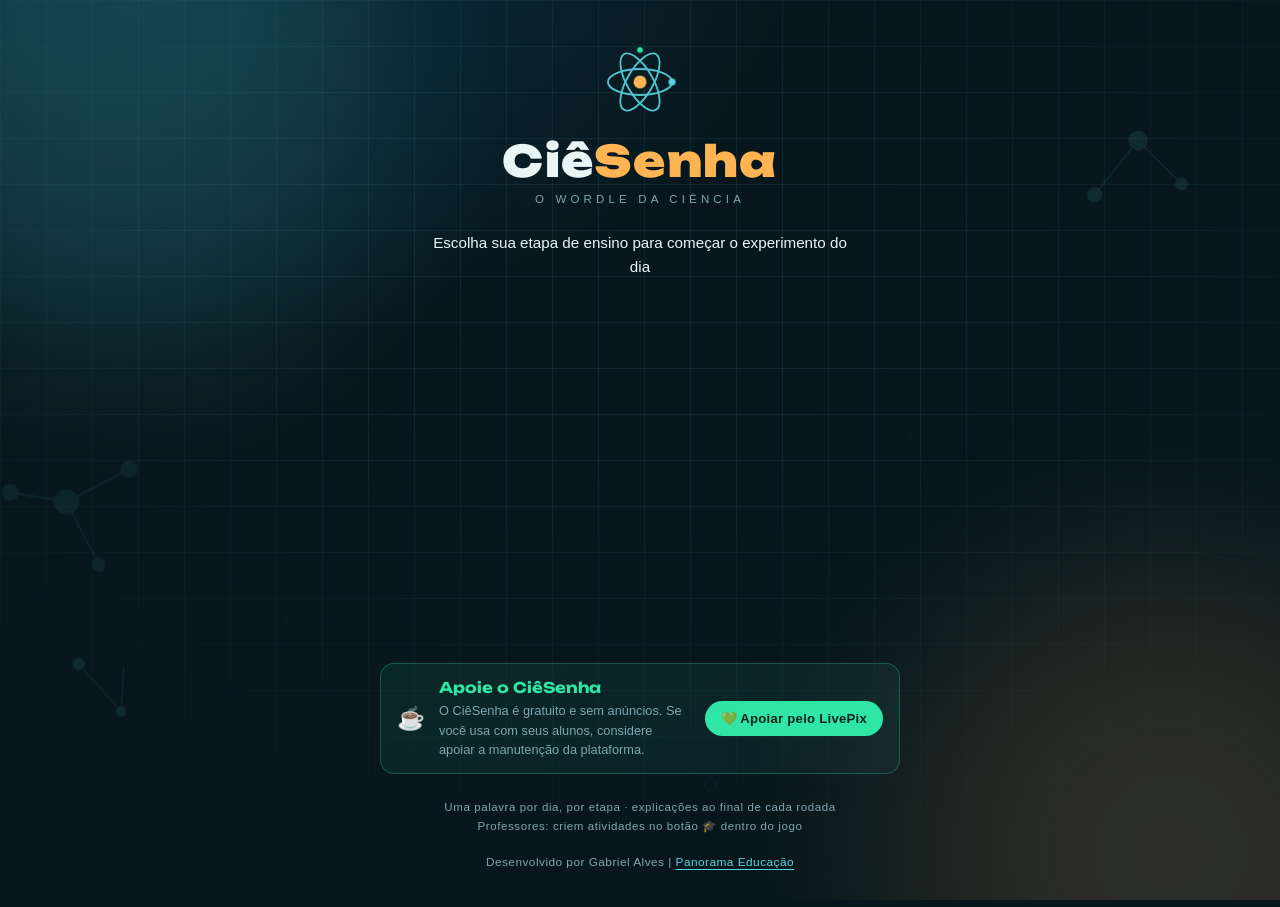
==== game.html @ ec3f368d "inicial" ====
<!DOCTYPE html>
<html lang="pt-BR">
<head>
<meta charset="UTF-8">
<meta name="viewport" content="width=device-width, initial-scale=1">
<meta name="theme-color" content="#07171d">
<meta name="description" content="CiêSenha — o wordle da ciência. Decifre a palavra do dia e aprenda a explicação do conceito.">
<title>CiêSenha · o wordle da ciência</title>
<link rel="icon" type="image/svg+xml" href="favicon.svg">
<link rel="preconnect" href="https://fonts.googleapis.com">
<link rel="preconnect" href="https://fonts.gstatic.com" crossorigin>
<link href="https://fonts.googleapis.com/css2?family=IBM+Plex+Sans:wght@400;500;600;700&family=Unbounded:wght@500;700;900&display=swap" rel="stylesheet">
<link rel="stylesheet" href="style.css">
</head>
<body>

<div class="ambient" aria-hidden="true">
  <div class="glow g1"></div><div class="glow g2"></div>
  <svg class="mol m1" viewBox="0 0 120 120"><line x1="20" y1="80" x2="60" y2="30"/><line x1="60" y1="30" x2="100" y2="70"/><circle cx="20" cy="80" r="7"/><circle cx="60" cy="30" r="9"/><circle cx="100" cy="70" r="6"/></svg>
  <svg class="mol m2" viewBox="0 0 120 120"><line x1="30" y1="30" x2="90" y2="90"/><line x1="90" y1="90" x2="90" y2="30"/><circle cx="30" cy="30" r="8"/><circle cx="90" cy="90" r="7"/></svg>
  <svg class="mol m3" viewBox="0 0 120 120"><line x1="20" y1="60" x2="60" y2="60"/><line x1="60" y1="60" x2="100" y2="30"/><line x1="60" y1="60" x2="90" y2="100"/><circle cx="20" cy="60" r="6"/><circle cx="60" cy="60" r="9"/><circle cx="100" cy="30" r="6"/><circle cx="90" cy="100" r="5"/></svg>
  <span class="bub" style="left:8%;width:10px;height:10px;animation-duration:19s"></span>
  <span class="bub" style="left:22%;width:6px;height:6px;animation-duration:26s;animation-delay:-9s"></span>
  <span class="bub" style="left:55%;width:13px;height:13px;animation-duration:23s;animation-delay:-4s"></span>
  <span class="bub" style="left:71%;width:7px;height:7px;animation-duration:30s;animation-delay:-16s"></span>
  <span class="bub" style="left:88%;width:11px;height:11px;animation-duration:21s;animation-delay:-12s"></span>
</div>

<div id="toast" role="status" aria-live="polite"></div>

<!-- ============ JOGO ============ -->
<div class="wrap">
<header>
  <a href="index.html" class="logo" title="Voltar à tela inicial">
    <svg viewBox="0 0 64 64" aria-hidden="true">
      <g stroke="#58d5e0" stroke-width="1.6" fill="none" opacity=".9">
        <ellipse cx="32" cy="32" rx="27" ry="11"/>
        <ellipse cx="32" cy="32" rx="27" ry="11" transform="rotate(60 32 32)"/>
        <ellipse cx="32" cy="32" rx="27" ry="11" transform="rotate(-60 32 32)"/>
      </g>
      <circle class="nuc" cx="32" cy="32" r="5.5" fill="#ffb454"/>
      <g class="orb"><circle cx="59" cy="32" r="3" fill="#58d5e0"/></g>
      <g class="orb orb2"><circle cx="32" cy="5" r="2.4" fill="#2fe6a6"/></g>
    </svg>
    <span>
      <h1>Ciê<em>Senha</em></h1>
      <p>o wordle da ciência</p>
    </span>
  </a>
  <div class="hbtns">
    <button class="iconbtn" id="bProf" aria-label="Modo Professor" title="Modo Professor">
      <svg viewBox="0 0 24 24" fill="currentColor" stroke="none"><path d="M12 3.5 1.8 8.6l10.2 5.1 8.2-4.1v4.6h1.6V8.6L12 3.5z"/><path d="M5.4 12.4v3.2c0 1.9 3 3.4 6.6 3.4s6.6-1.5 6.6-3.4v-3.2l-6.6 3.3-6.6-3.3z"/></svg>
    </button>
    <button class="iconbtn" id="bStats" aria-label="Estatísticas">
      <svg viewBox="0 0 24 24"><rect x="4" y="12" width="4" height="9" rx="1"/><rect x="10" y="6" width="4" height="15" rx="1"/><rect x="16" y="9" width="4" height="12" rx="1"/></svg>
    </button>
    <button class="iconbtn" id="bHelp" aria-label="Como jogar">?</button>
  </div>
</header>

<div class="stages" id="stages" aria-label="Etapa de ensino"></div>
<div class="subbar" id="subbar"></div>

<main>
  <div id="board" role="grid" aria-label="Tabuleiro do jogo"></div>
  <div id="kb"></div>
</main>

<!-- ===== Box de doação (jogo) ===== -->
<div class="donate-card donate-card--compact" id="donateCompact">
  <span class="donate-icon">☕</span>
  <span class="donate-desc">Gostou? Apoie o CiêSenha</span>
  <a href="https://livepix.gg/panoramaedu" target="_blank" rel="noopener" class="donate-btn donate-btn--sm">Apoiar</a>
</div>

<footer>
  Feito com <b>ciência</b> · uma palavra por dia, por etapa ·
  <button class="linkbtn" id="fProf">modo professor 🎓</button>
  <div class="credits">
    Desenvolvido por Gabriel Alves |
    <a href="https://panoramaedu.onrender.com/" target="_blank" rel="noopener">Panorama Educação</a>
  </div>
</footer>
</div>

<!-- ficha do conceito -->
<div class="overlay" id="mResult" role="dialog" aria-modal="true" aria-labelledby="rTitle">
  <div class="modal">
    <button class="mclose" data-close>✕</button>
    <h2 id="rTitle">Experimento concluído!</h2>
    <p id="rMeta"></p>
    <div class="spec">
      <div class="chips"><span class="chip accent" id="rChip"></span></div>
      <h3 id="rWord"></h3>
      <p class="desc" id="rDesc"></p>
      <div class="fact"><b>💡 Você sabia?</b><span id="rFact"></span></div>
    </div>
    <div class="btnrow">
      <button class="btn primary" id="bShare">📋 Compartilhar</button>
      <button class="btn ghost" id="bNext">🎲 Nova palavra</button>
    </div>
  </div>
</div>

<!-- boas-vindas da atividade (não pode fechar sem começar) -->
<div class="overlay locked" id="mName" role="dialog" aria-modal="true" aria-labelledby="nmTitle">
  <div class="modal">
    <h2>📚 <span id="nmTitle"></span></h2>
    <p id="nmProf"></p>
    <p>Você jogará as palavras <b>em sequência</b>. Ao final, poderá enviar seu relatório ao professor ou à professora.</p>
    <input class="finput" id="nmNome" placeholder="Seu nome (opcional)" maxlength="40">
    <div class="btnrow"><button class="btn primary" id="nmGo">Começar ▶</button></div>
    <p style="text-align:center;margin-top:12px;margin-bottom:0"><button class="linkbtn" id="nmExit">sair da atividade</button></p>
  </div>
</div>

<!-- relatório da atividade -->
<div class="overlay" id="mReport" role="dialog" aria-modal="true" aria-labelledby="rpTitle">
  <div class="modal">
    <button class="mclose" data-close>✕</button>
    <h2 id="rpTitle">Relatório <span>da atividade</span></h2>
    <p>Envie para seu professor ou professora:</p>
    <pre id="repText"></pre>
    <div class="btnrow">
      <button class="btn primary" id="repWa">📲 Enviar por WhatsApp</button>
      <button class="btn ghost" id="repCopy">📋 Copiar</button>
    </div>
  </div>
</div>

<!-- modo professor -->
<div class="overlay" id="mProf" role="dialog" aria-modal="true" aria-labelledby="pfTitle">
  <div class="modal" style="max-width:560px">
    <button class="mclose" data-close>✕</button>
    <h2 id="pfTitle">Modo <span>Professor</span></h2>
    <p>Crie uma atividade com suas próprias palavras. Os alunos recebem um link, jogam em sequência e devolvem o relatório — <b>sem cadastro e sem armazenar dados de alunos</b>.</p>
    <input class="finput" id="pfTitulo" placeholder="Título da atividade * (ex.: Células — 8º ano B)" maxlength="60">
    <input class="finput" id="pfProf" placeholder="Seu nome (aparece para os alunos)" maxlength="40">
    <div id="pfList"></div>
    <div class="btnrow">
      <button class="btn ghost" id="pfAdd">+ Adicionar palavra</button>
      <button class="btn primary" id="pfGen">Gerar link 🔗</button>
    </div>
    <div id="pfOut" hidden>
      <p style="font-size:.8rem;color:var(--correct);margin-bottom:8px">✅ Link gerado! Envie para seus alunos:</p>
      <textarea id="pfLink" readonly rows="3"></textarea>
      <div class="btnrow">
        <button class="btn primary" id="pfCopy">📋 Copiar link</button>
        <button class="btn ghost" id="pfWa">📲 WhatsApp</button>
      </div>
    </div>
    <div class="pf-sub">Minhas atividades salvas</div>
    <div id="pfSavedList"></div>
  </div>
</div>

<!-- estatísticas -->
<div class="overlay" id="mStats" role="dialog" aria-modal="true" aria-labelledby="sTitle">
  <div class="modal">
    <button class="mclose" data-close>✕</button>
    <h2 id="sTitle">Suas <span>estatísticas</span></h2>
    <p style="font-size:.78rem">Valem para o desafio diário de todas as etapas — atividades de turma não contam. A sequência cresce com pelo menos uma vitória por dia.</p>
    <div class="statsgrid">
      <div class="stat"><b id="stP">0</b><span>Jogadas</span></div>
      <div class="stat"><b id="stW">0</b><span>% vitórias</span></div>
      <div class="stat"><b id="stS">0</b><span>Sequência</span></div>
      <div class="stat"><b id="stB">0</b><span>Melhor</span></div>
    </div>
    <p style="font-size:.72rem;letter-spacing:.2em;text-transform:uppercase;margin-bottom:10px">Distribuição de tentativas</p>
    <div class="dist" id="dist"></div>
  </div>
</div>

<!-- ajuda -->
<div class="overlay" id="mHelp" role="dialog" aria-modal="true" aria-labelledby="hTitle">
  <div class="modal">
    <button class="mclose" data-close>✕</button>
    <h2 id="hTitle">Como <span>jogar</span></h2>
    <p>Escolha sua <b>etapa de ensino</b> no topo — <b>Fund 1</b>, <b>Fund 2</b> ou <b>Médio</b>. Cada etapa tem sua própria palavra do dia, com conceitos na medida da série.</p>
    <p>Decifre o <b>conceito científico</b> em poucas tentativas. A cada palpite, as letras mudam de cor:</p>
    <div class="mtiles">
      <span class="mtile correct">a</span><span class="mtile">t</span><span class="mtile">o</span><span class="mtile">m</span><span class="mtile">o</span>
    </div>
    <p style="font-size:.8rem"><b style="color:var(--correct)">Verde</b> = letra certa no lugar certo.</p>
    <div class="mtiles">
      <span class="mtile">f</span><span class="mtile present">o</span><span class="mtile">t</span><span class="mtile">a</span><span class="mtile">o</span>
    </div>
    <p style="font-size:.8rem"><b style="color:var(--present)">Âmbar</b> = a letra existe, mas em outra posição.</p>
    <div class="mtiles">
      <span class="mtile">g</span><span class="mtile">e</span><span class="mtile absent">n</span><span class="mtile">e</span>
    </div>
    <p style="font-size:.8rem"><b style="color:#7fa6b0">Cinza</b> = a letra não está na palavra.</p>
    <div class="note">🔬 <b>Acentos não importam:</b> digite ATOMO e acertará ÁTOMO. O tamanho da palavra muda conforme o conceito — e a explicação aparece ao final, acertando ou não.</div>
    <div class="note">🎓 <b>Professores:</b> criem atividades com as próprias palavras no Modo Professor (botão no topo) e recebam os relatórios dos alunos.</div>
    <div class="btnrow"><button class="btn primary" data-close>Entendi, vamos lá!</button></div>
  </div>
</div>

<script src="app.js"></script>
</body>
</html>
---- style.css ----
:root{
  --bg:#07171d; --panel:#0c2733; --panel2:#0e2a35; --line:rgba(94,209,220,.16);
  --text:#eaf6f5; --muted:#7fa6b0; --accent:#58d5e0; --accent2:#ffb454;
  --correct:#2fe6a6; --present:#ffc24b; --absent:#1d3946;
  --ts:56px; --gap:6px; --cols:5;
  --disp:'Unbounded',sans-serif; --body:'IBM Plex Sans',sans-serif;
}
*{margin:0;padding:0;box-sizing:border-box}
html{scroll-behavior:smooth}
body{font-family:var(--body);background:var(--bg);color:var(--text);min-height:100vh;overflow-x:hidden}
button{font-family:inherit;cursor:pointer}
:focus-visible{outline:2px solid var(--accent);outline-offset:2px;border-radius:6px}

/* ====== ambiente de laboratório ====== */
.ambient{position:fixed;inset:0;z-index:-1;overflow:hidden;
  background:radial-gradient(1100px 700px at 12% -8%, #0d3140 0%, transparent 60%),
             radial-gradient(900px 600px at 105% 110%, #25310f00 0%, transparent 60%), var(--bg);}
.ambient::before{content:'';position:absolute;inset:0;opacity:.55;
  background-image:linear-gradient(var(--line) 1px, transparent 1px),linear-gradient(90deg, var(--line) 1px, transparent 1px);
  background-size:46px 46px;
  -webkit-mask-image:radial-gradient(ellipse 90% 80% at 50% 30%, #000 20%, transparent 90%);
          mask-image:radial-gradient(ellipse 90% 80% at 50% 30%, #000 20%, transparent 90%);}
.glow{position:absolute;border-radius:50%;filter:blur(90px);opacity:.15;animation:pulse 9s ease-in-out infinite}
.g1{width:520px;height:520px;background:var(--accent);top:-160px;left:-140px}
.g2{width:460px;height:460px;background:var(--accent2);bottom:-180px;right:-120px;animation-delay:-4.5s}
@keyframes pulse{0%,100%{transform:scale(1)}50%{transform:scale(1.18)}}
.mol{position:absolute;stroke:var(--accent);fill:none;stroke-width:1.4;opacity:.10;animation:drift 40s ease-in-out infinite alternate}
.mol circle{fill:var(--accent);stroke:none}
.m1{top:12%;right:6%;width:130px}
.m2{bottom:18%;left:4%;width:90px;animation-duration:52s;animation-delay:-12s}
.m3{top:48%;left:-30px;width:170px;animation-duration:64s;animation-delay:-25s;opacity:.07}
@keyframes drift{from{transform:translate(0,0) rotate(0deg)}to{transform:translate(36px,-48px) rotate(30deg)}}
.bub{position:absolute;bottom:-60px;border:1px solid rgba(88,213,224,.35);border-radius:50%;opacity:0;animation:rise linear infinite}
@keyframes rise{0%{transform:translateY(0);opacity:0}8%{opacity:.22}90%{opacity:.12}100%{transform:translateY(-108vh);opacity:0}}

/* ====== tela inicial ====== */
#welcomeScreen{position:relative;display:none;min-height:100vh;padding:44px 16px;align-items:center;justify-content:center}
#welcomeScreen.on{display:flex}
.w-inner{width:100%;max-width:520px;display:flex;flex-direction:column;align-items:center;text-align:center}
.w-logo svg{width:76px;height:76px}
.orb{transform-origin:32px 32px;animation:spin 7s linear infinite}
.orb2{animation-duration:11s;animation-direction:reverse}
.nuc{animation:pulse 2.4s ease-in-out infinite}
@keyframes spin{to{transform:rotate(360deg)}}
.w-title{font-family:var(--disp);font-weight:900;font-size:clamp(2.1rem,7vw,2.7rem);letter-spacing:.03em;margin-top:16px;line-height:1}
.w-title em{font-style:normal;color:var(--accent2)}
.w-tag{font-size:.72rem;letter-spacing:.36em;text-transform:uppercase;color:var(--muted);margin-top:10px}
.w-sub{color:var(--text);font-size:.95rem;margin:26px 0 0;line-height:1.55;max-width:420px}
.stage-list{width:100%;display:flex;flex-direction:column;gap:13px;margin-top:22px}
.stage-card{position:relative;display:flex;align-items:center;gap:15px;width:100%;text-align:left;
  padding:17px 16px;border-radius:14px;border:1.5px solid var(--line);border-left:5px solid var(--sc);
  background:linear-gradient(160deg,rgba(14,42,53,.88),rgba(10,32,41,.92));color:var(--text);
  animation:cardIn .6s cubic-bezier(.2,.9,.3,1.1) backwards;
  transition:transform .18s, box-shadow .25s, border-color .25s}
.stage-list .stage-card:nth-child(1){animation-delay:.10s}
.stage-list .stage-card:nth-child(2){animation-delay:.22s}
.stage-list .stage-card:nth-child(3){animation-delay:.34s}
@keyframes cardIn{from{opacity:0;transform:translateY(20px)}}
.stage-card:hover{transform:translateY(-4px);border-color:var(--sc);box-shadow:0 18px 40px -20px var(--sc)}
.sc-badge{position:absolute;top:-9px;right:14px;display:none;font-size:.6rem;font-weight:700;letter-spacing:.12em;text-transform:uppercase;
  padding:3px 10px;border-radius:99px;background:var(--sc);color:#06222a}
.stage-card.current{border-color:var(--sc)}
.stage-card.current .sc-badge{display:block}
.sc-icon{flex:none;width:54px;height:54px;border-radius:50%;display:grid;place-items:center;font-size:1.6rem;
  background:rgba(255,255,255,.05);border:1.5px solid var(--sc)}
.sc-body{flex:1;min-width:0}
.sc-top{display:flex;align-items:baseline;gap:10px;flex-wrap:wrap}
.sc-name{font-family:var(--disp);font-weight:700;font-size:1.06rem;letter-spacing:.02em}
.sc-grade{font-size:.72rem;color:var(--muted);letter-spacing:.05em}
.sc-desc{font-size:.83rem;color:var(--muted);margin-top:3px}
.sc-chips{display:flex;gap:6px;margin-top:10px;flex-wrap:wrap}
.sc-chips span{font-size:.6rem;font-family:var(--disp);font-weight:500;letter-spacing:.07em;padding:3px 9px;border-radius:99px;
  border:1px solid var(--line);color:var(--muted);background:rgba(7,23,29,.5)}
.sc-arrow{flex:none;font-size:1.35rem;color:var(--muted);transition:transform .18s,color .18s}
.stage-card:hover .sc-arrow{transform:translateX(6px);color:var(--sc)}
.w-foot{margin-top:24px;font-size:.72rem;color:var(--muted);letter-spacing:.05em;line-height:1.7}

/* ====== layout do jogo ====== */
.wrap{max-width:600px;margin:0 auto;padding:14px 16px 40px;display:flex;flex-direction:column;min-height:100vh}
header{display:flex;align-items:center;justify-content:space-between;gap:12px;padding:6px 0 14px}
.logo,.logo-btn{display:flex;align-items:center;gap:12px;background:none;border:none;color:inherit;text-align:left;padding:0;border-radius:10px;text-decoration:none}
.logo svg{width:52px;height:52px;flex:none}
.logo h1{font-family:var(--disp);font-weight:900;font-size:clamp(1.25rem,4.2vw,1.65rem);letter-spacing:.03em;line-height:1}
.logo h1 em{font-style:normal;color:var(--accent2)}
.logo p{font-size:.68rem;letter-spacing:.32em;text-transform:uppercase;color:var(--muted);margin-top:4px}
.logo:hover h1{color:var(--accent)}
.hbtns{display:flex;gap:8px}
.iconbtn{width:42px;height:42px;border-radius:50%;border:1.5px solid var(--line);background:rgba(12,39,51,.7);color:var(--text);display:grid;place-items:center;font-family:var(--disp);font-weight:700;font-size:1rem;transition:transform .18s, border-color .18s, box-shadow .18s}
.iconbtn:hover{transform:translateY(-2px);border-color:var(--accent);box-shadow:0 6px 18px -8px var(--accent)}
.iconbtn svg{width:18px;height:18px;stroke:currentColor;fill:currentColor}

/* etapas */
.stages{display:flex;gap:6px;background:rgba(12,39,51,.6);border:1px solid var(--line);border-radius:99px;padding:4px;margin-bottom:14px}
.stage{flex:1;border:none;background:transparent;color:var(--muted);font-family:var(--disp);font-weight:500;font-size:.7rem;padding:10px 6px;border-radius:99px;letter-spacing:.06em;text-transform:uppercase;transition:background .25s, color .25s, box-shadow .25s}
.stage:hover{color:var(--text)}
.stage.on{background:var(--accent);color:#06222a;box-shadow:0 4px 14px -6px var(--accent)}

.subbar{display:flex;align-items:center;justify-content:space-between;gap:10px;flex-wrap:wrap;margin-bottom:16px}
.chips{display:flex;gap:8px;flex-wrap:wrap}
.chip{font-size:.75rem;font-weight:600;letter-spacing:.04em;padding:6px 12px;border-radius:99px;border:1px solid var(--line);background:rgba(12,39,51,.65);color:var(--text);display:inline-flex;align-items:center;gap:6px;max-width:230px;overflow:hidden;text-overflow:ellipsis;white-space:nowrap}
.chip.accent{border-color:rgba(255,180,84,.4);color:var(--accent2)}
.chip.done{border-color:rgba(47,230,166,.4);color:var(--correct)}
.linkbtn{background:none;border:none;color:var(--accent);font-weight:600;font-size:.8rem;text-decoration:underline;text-underline-offset:3px;padding:4px}
.linkbtn:hover{color:var(--accent2)}

/* ====== tabuleiro ====== */
main{flex:1;display:flex;flex-direction:column;align-items:center}
#board{display:flex;flex-direction:column;gap:var(--gap);margin:6px 0 22px}
.brow{display:grid;grid-template-columns:repeat(var(--cols),var(--ts));gap:var(--gap)}
.tile{width:var(--ts);height:var(--ts);display:grid;place-items:center;border:2px solid rgba(94,209,220,.18);border-radius:8px;
  background:rgba(12,39,51,.72);font-family:var(--disp);font-weight:700;text-transform:uppercase;
  font-size:calc(var(--ts)*.46);user-select:none;transition:border-color .15s}
.tile.filled{border-color:rgba(94,209,220,.45);animation:pop .13s ease}
.tile.flip{animation:flip .5s ease}
.tile.correct{background:var(--correct);border-color:var(--correct);color:#04231a}
.tile.present{background:var(--present);border-color:var(--present);color:#2b1d00}
.tile.absent{background:var(--absent);border-color:var(--absent);color:#5e7e8b}
.tile.dance{animation:dance .55s ease}
.brow.shake{animation:shake .45s ease}
@keyframes pop{0%{transform:scale(.82)}100%{transform:scale(1)}}
@keyframes flip{0%{transform:rotateX(0)}50%{transform:rotateX(90deg)}100%{transform:rotateX(0)}}
@keyframes dance{0%,100%{transform:translateY(0)}30%{transform:translateY(-14px)}60%{transform:translateY(3px)}}
@keyframes shake{0%,100%{transform:translateX(0)}20%,60%{transform:translateX(-7px)}40%,80%{transform:translateX(7px)}}

/* ====== teclado ====== */
#kb{width:100%;max-width:500px;display:flex;flex-direction:column;gap:7px;margin-top:auto}
.krow{display:flex;gap:6px;justify-content:center}
.key{flex:1;height:52px;max-width:46px;border:none;border-radius:8px;background:var(--panel2);color:var(--text);
  font-weight:600;font-size:.92rem;text-transform:uppercase;box-shadow:0 2px 0 rgba(0,0,0,.35);
  transition:transform .12s, background .25s, filter .15s}
.key:hover{filter:brightness(1.25)}
.key:active,.key.hit{transform:scale(.93)}
.key.wide{flex:1.7;max-width:78px;font-size:.72rem;letter-spacing:.05em}
.key.correct{background:var(--correct);color:#04231a}
.key.present{background:var(--present);color:#2b1d00}
.key.absent{background:#142c37;color:#4c6874}

footer{text-align:center;padding-top:26px;font-size:.72rem;color:var(--muted);letter-spacing:.05em}
footer b{color:var(--accent);font-weight:600}

/* ====== toast ====== */
#toast{position:fixed;top:16px;left:50%;transform:translate(-50%,-70px);background:#11313e;border:1px solid var(--line);
  color:var(--text);padding:10px 18px;border-radius:10px;font-weight:600;font-size:.85rem;z-index:120;
  box-shadow:0 10px 30px -10px rgba(0,0,0,.6);transition:transform .3s cubic-bezier(.2,.9,.3,1.2);pointer-events:none}
#toast.show{transform:translate(-50%,0)}

/* ====== modais ====== */
.overlay{position:fixed;inset:0;background:rgba(3,13,18,.75);display:grid;place-items:center;z-index:90;
  opacity:0;pointer-events:none;transition:opacity .25s;padding:16px}
.overlay.open{opacity:1;pointer-events:auto}
.modal{width:100%;max-width:470px;max-height:88vh;overflow:auto;background:linear-gradient(165deg,#0e2a35,#0a2029);
  border:1px solid var(--line);border-radius:16px;padding:26px 24px;position:relative;
  box-shadow:0 30px 70px -20px rgba(0,0,0,.7), 0 0 0 1px rgba(88,213,224,.06);
  transform:translateY(22px) scale(.97);transition:transform .3s cubic-bezier(.2,.9,.3,1.1)}
.overlay.open .modal{transform:none}
.mclose{position:absolute;top:12px;right:12px;width:34px;height:34px;border-radius:50%;border:1px solid var(--line);background:transparent;color:var(--muted);font-size:1rem;transition:.2s}
.mclose:hover{color:var(--text);border-color:var(--accent);transform:rotate(90deg)}
.modal h2{font-family:var(--disp);font-weight:700;font-size:1.15rem;margin-bottom:14px;letter-spacing:.02em}
.modal h2 span{color:var(--accent2)}
.modal p{color:var(--muted);font-size:.9rem;line-height:1.6;margin-bottom:12px}
.modal p b{color:var(--text)}

.mtiles{display:flex;gap:5px;margin:10px 0 6px}
.mtile{width:42px;height:42px;display:grid;place-items:center;border-radius:7px;border:2px solid rgba(94,209,220,.3);
  font-family:var(--disp);font-weight:700;font-size:1rem;text-transform:uppercase;background:rgba(12,39,51,.7)}
.mtile.correct{background:var(--correct);border-color:var(--correct);color:#04231a}
.mtile.present{background:var(--present);border-color:var(--present);color:#2b1d00}
.mtile.absent{background:var(--absent);border-color:var(--absent);color:#5e7e8b}
.note{border-left:3px solid var(--accent);padding:8px 12px;background:rgba(88,213,224,.07);border-radius:0 8px 8px 0;font-size:.82rem;color:var(--text);margin-top:14px}

/* ficha do conceito */
.spec{border:1px dashed rgba(94,209,220,.3);border-radius:12px;padding:20px 18px;margin-top:4px;background:rgba(7,23,29,.5)}
.spec .chips{margin-bottom:12px}
.spec h3{font-family:var(--disp);font-weight:900;font-size:clamp(1.7rem,7vw,2.4rem);letter-spacing:.04em;text-transform:uppercase;
  color:var(--accent2);text-shadow:0 0 26px rgba(255,180,84,.35);margin-bottom:12px;line-height:1.1}
.spec .desc{color:var(--text);font-size:.95rem;line-height:1.65}
.fact{margin-top:14px;padding:12px 14px;border-radius:10px;background:rgba(47,230,166,.08);border:1px solid rgba(47,230,166,.22);font-size:.85rem;line-height:1.55}
.fact b{color:var(--correct);display:block;font-size:.72rem;letter-spacing:.2em;text-transform:uppercase;margin-bottom:5px}

.statsgrid{display:grid;grid-template-columns:repeat(4,1fr);gap:8px;margin:6px 0 18px}
.stat{background:rgba(12,39,51,.7);border:1px solid var(--line);border-radius:10px;padding:12px 6px;text-align:center}
.stat b{font-family:var(--disp);font-weight:700;font-size:1.4rem;display:block;color:var(--accent)}
.stat span{font-size:.62rem;letter-spacing:.12em;text-transform:uppercase;color:var(--muted)}
.dist{display:flex;flex-direction:column;gap:5px}
.drow{display:grid;grid-template-columns:20px 1fr 26px;gap:8px;align-items:center;font-size:.8rem}
.dbar{height:22px;border-radius:5px;background:var(--absent);min-width:6px;transition:width .5s ease}
.dbar.hot{background:var(--correct)}
.drow span{text-align:right;color:var(--muted)}

.btnrow{display:flex;gap:10px;flex-wrap:wrap;margin-top:18px}
.btn{flex:1;min-width:140px;border:none;border-radius:10px;padding:13px 16px;font-weight:700;font-size:.9rem;letter-spacing:.02em;transition:transform .15s, box-shadow .2s}
.btn:hover{transform:translateY(-2px)}
.btn.primary{background:var(--accent2);color:#2b1800;box-shadow:0 8px 24px -10px rgba(255,180,84,.6)}
.btn.primary:hover{box-shadow:0 12px 30px -8px rgba(255,180,84,.7)}
.btn.ghost{background:transparent;color:var(--accent);border:1.5px solid var(--line)}
.btn.ghost:hover{border-color:var(--accent)}
.btn.ghost:disabled{opacity:.4;cursor:not-allowed;transform:none}

/* ====== formulários (Modo Professor) ====== */
.finput,.farea{width:100%;background:#0a222c;border:1.5px solid var(--line);border-radius:8px;color:var(--text);
  padding:11px 12px;font-family:var(--body);font-size:.9rem;margin-bottom:10px}
.finput::placeholder,.farea::placeholder{color:#557581}
.finput:focus,.farea:focus{outline:none;border-color:var(--accent)}
.farea{resize:vertical;min-height:56px}
.pf-item{border:1px dashed rgba(94,209,220,.28);border-radius:10px;padding:12px;margin-bottom:10px;position:relative;background:rgba(7,23,29,.35)}
.pf-item .finput,.pf-item .farea{margin-bottom:8px}
.pf-item>:last-child{margin-bottom:0}
.pf-row{display:grid;grid-template-columns:1.2fr 1fr;gap:8px}
.pf-del{position:absolute;top:9px;right:9px;background:none;border:none;color:var(--muted);font-size:.8rem;z-index:2}
.pf-del:hover{color:#ff8585}
#pfOut{margin-top:14px;padding:14px;background:rgba(47,230,166,.06);border:1px solid rgba(47,230,166,.25);border-radius:10px}
#pfLink{width:100%;background:#081d26;border:1px solid var(--line);border-radius:8px;color:var(--accent);
  font-size:.7rem;padding:8px;word-break:break-all;resize:none;font-family:var(--body)}
.pf-sub{font-size:.72rem;letter-spacing:.2em;text-transform:uppercase;color:var(--muted);margin:18px 0 10px}
.saved-row{display:flex;align-items:center;gap:6px;padding:8px 10px;border:1px solid var(--line);border-radius:8px;margin-bottom:6px;font-size:.8rem}
.saved-row .t{flex:1;overflow:hidden;text-overflow:ellipsis;white-space:nowrap}
.saved-row button{background:none;border:1px solid var(--line);border-radius:6px;color:var(--text);padding:4px 8px;font-size:.72rem;white-space:nowrap}
.saved-row button:hover{border-color:var(--accent);color:var(--accent)}
#repText{background:#081d26;border:1px solid var(--line);border-radius:10px;padding:14px;font-size:.8rem;line-height:1.7;white-space:pre-wrap;font-family:var(--body);color:var(--text)}

.particle{position:fixed;left:0;top:0;z-index:150;pointer-events:none;border-radius:50%}

/* ====== box de doação ====== */
.donate-card{
  display:flex;align-items:center;gap:14px;
  background:linear-gradient(160deg,rgba(47,230,166,.08),rgba(88,213,224,.06));
  border:1.5px solid rgba(47,230,166,.28);border-radius:14px;padding:14px 16px;
  margin-top:22px;transition:transform .18s, border-color .25s, box-shadow .25s;
}
.donate-card:hover{border-color:var(--correct);box-shadow:0 10px 30px -14px var(--correct)}
.donate-card--full{flex-wrap:wrap;justify-content:center;text-align:left;width:100%}
.donate-card--compact{
  position:fixed;right:14px;bottom:14px;z-index:50;
  max-width:260px;padding:9px 11px;gap:8px;
  background:rgba(10,32,41,.92);backdrop-filter:blur(8px);
  -webkit-backdrop-filter:blur(8px);
  border-radius:99px;box-shadow:0 10px 30px -8px rgba(0,0,0,.6);
}
.donate-icon{font-size:1.4rem;flex:none}
.donate-card--compact .donate-icon{font-size:1rem}
.donate-body{flex:1;min-width:200px}
.donate-title{font-family:var(--disp);font-weight:700;font-size:.92rem;color:var(--correct);margin-bottom:4px}
.donate-desc{font-size:.8rem;color:var(--muted);line-height:1.5}
.donate-card--compact .donate-desc{font-size:.74rem;color:var(--text);font-weight:500;white-space:nowrap;overflow:hidden;text-overflow:ellipsis}
.donate-btn{
  flex:none;display:inline-flex;align-items:center;gap:6px;
  background:var(--correct);color:#04231a;
  padding:10px 16px;border-radius:99px;text-decoration:none;
  font-weight:700;font-size:.82rem;letter-spacing:.02em;
  transition:transform .15s, box-shadow .2s;
}
.donate-btn:hover{transform:translateY(-2px);box-shadow:0 8px 20px -8px var(--correct)}
.donate-btn--sm{padding:7px 12px;font-size:.72rem;border-radius:99px}

/* ====== créditos ====== */
.credits{
  margin-top:16px;font-size:.74rem;color:var(--muted);letter-spacing:.04em;line-height:1.6;
}
.credits a{color:var(--accent);text-decoration:underline;text-underline-offset:3px;font-weight:500}
.credits a:hover{color:var(--accent2)}

@media (max-width:500px){
  .donate-card--compact{
    position:relative;right:auto;bottom:auto;
    max-width:100%;border-radius:14px;margin:20px auto 0;
    padding:12px 14px;
  }
}

@media (max-width:430px){
  .donate-card--full{flex-direction:column;text-align:center;align-items:stretch}
  .donate-card--full .donate-btn{width:100%;justify-content:center}
  .key{height:46px}
  .logo svg{width:44px;height:44px}
  .pf-row{grid-template-columns:1fr}
  .stage{font-size:.62rem}
}
@media (prefers-reduced-motion:reduce){
  *,*::before,*::after{animation-duration:.01ms !important;animation-iteration-count:1 !important;transition-duration:.01ms !important}
}
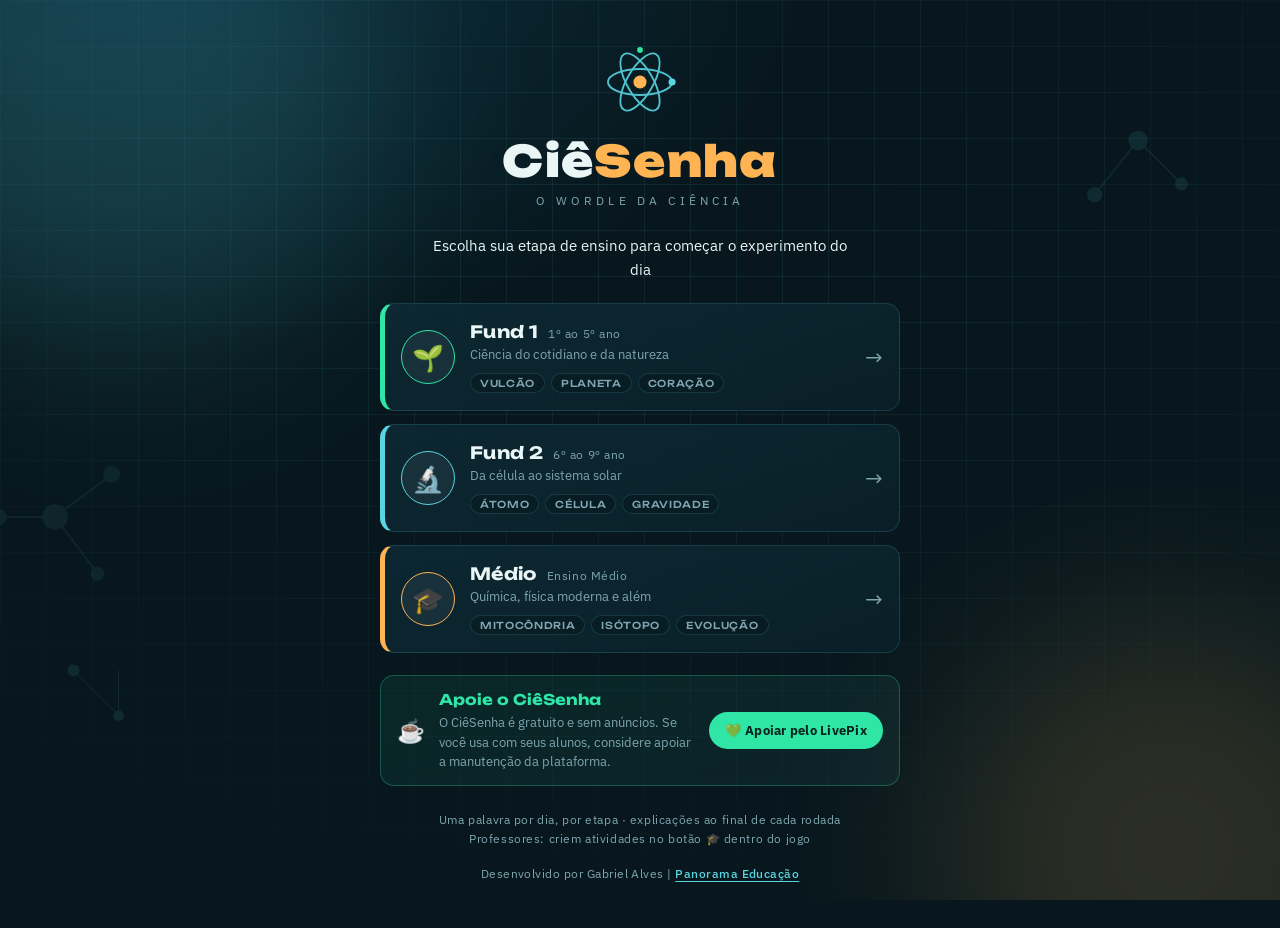
==== commit f7de43cf: "opengrad2" ====
--- a/game.html
+++ b/game.html
@@ -6,6 +6,22 @@
 <meta name="theme-color" content="#07171d">
 <meta name="description" content="CiêSenha — o wordle da ciência. Decifre a palavra do dia e aprenda a explicação do conceito.">
 <title>CiêSenha · o wordle da ciência</title>
+<!-- ===== Open Graph (compartilhamento) ===== -->
+<meta property="og:type" content="website">
+<meta property="og:site_name" content="CiêSenha">
+<meta property="og:title" content="CiêSenha — o wordle da ciência">
+<meta property="og:description" content="Decifre o conceito científico do dia e aprenda a explicação. Para Fund 1, Fund 2 e Ensino Médio. Gratuito e sem cadastro.">
+<meta property="og:url" content="https://panoramaedu.github.io/CieSenha/">
+<meta property="og:image" content="https://panoramaedu.github.io/CieSenha/preview.png">
+<meta property="og:image:width" content="1200">
+<meta property="og:image:height" content="630">
+<meta property="og:locale" content="pt_BR">
+
+<!-- ===== Twitter Card ===== -->
+<meta name="twitter:card" content="summary_large_image">
+<meta name="twitter:title" content="CiêSenha — o wordle da ciência">
+<meta name="twitter:description" content="Decifre o conceito científico do dia e aprenda. Para Fund 1, Fund 2 e Médio.">
+<meta name="twitter:image" content="https://panoramaedu.github.io/CieSenha/preview.png">
 <link rel="icon" type="image/svg+xml" href="favicon.svg">
 <link rel="preconnect" href="https://fonts.googleapis.com">
 <link rel="preconnect" href="https://fonts.gstatic.com" crossorigin>
